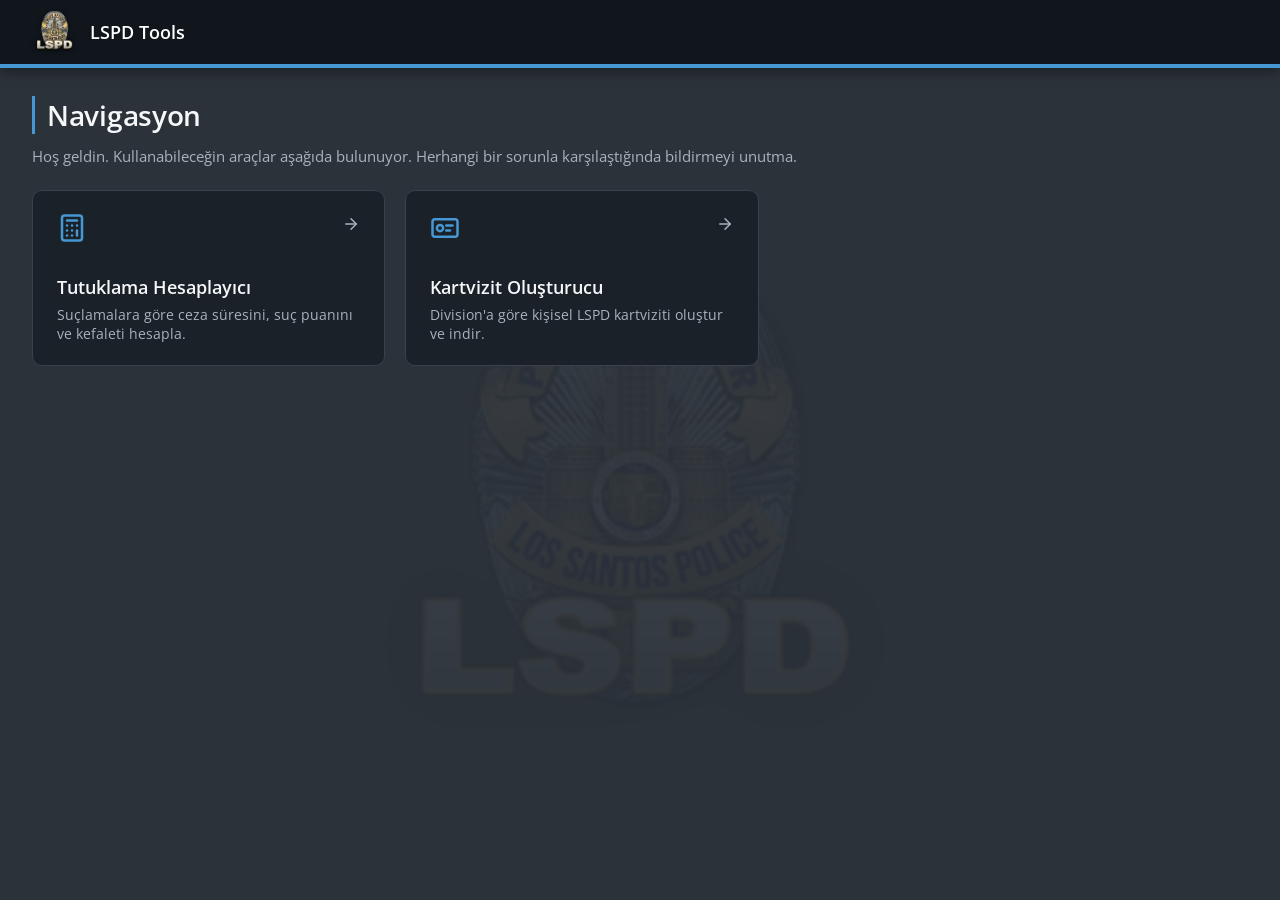
==== index.html @ a6551d65 "Navigasyon: MDC Panel tarzı kartlar ve rozet filigranı" ====
<!DOCTYPE html>
<html lang="tr">
<head>
  <meta charset="UTF-8">
  <meta name="viewport" content="width=device-width, initial-scale=1, viewport-fit=cover">
  <title>LSPD Tools</title>
  <meta name="description" content="LSPD Tools: Tutuklama Hesaplayıcı ve Kartvizit Oluşturucu.">
  <link rel="icon" href="img/lspd.webp" type="image/webp">
  <link rel="preconnect" href="https://fonts.googleapis.com">
  <link rel="preconnect" href="https://fonts.gstatic.com" crossorigin>
  <link rel="stylesheet" href="https://fonts.googleapis.com/css2?family=Open+Sans:wght@400;500;600;700&display=swap">
  <style>
    /* LSPD Tools shared theme (same tokens as the calculator and the business card maker) */
    :root {
      --background: hsl(213 14% 20%);
      --foreground: hsl(210 20% 97%);
      --card: hsl(215 22% 13%);
      --muted: hsl(214 18% 18%);
      --muted-foreground: hsl(210 14% 70%);
      --border: hsl(214 16% 26%);
      --primary: hsl(205 62% 55%);
      --header: hsl(216 26% 9%);
      --radius-card: 6px;
      color-scheme: dark;
    }
    *, *::before, *::after { box-sizing: border-box; }
    body {
      margin: 0;
      min-height: 100vh;
      font-family: 'Segoe UI', 'Open Sans', system-ui, -apple-system, sans-serif;
      background: var(--background);
      color: var(--foreground);
      -webkit-font-smoothing: antialiased;
    }

    .app-header {
      position: sticky; top: 0; z-index: 40;
      background: var(--header); color: #fff;
      border-bottom: 4px solid var(--primary);
      box-shadow: 0 4px 12px rgba(0, 0, 0, .35);
      padding-top: env(safe-area-inset-top, 0px);
    }
    .app-header-inner {
      max-width: 1400px; margin: 0 auto; height: 64px;
      display: flex; align-items: center; gap: 12px; padding: 0 32px;
    }
    .app-header a { display: flex; align-items: center; gap: 12px; color: #fff; text-decoration: none; }
    .app-header img { height: 44px; width: auto; filter: drop-shadow(0 1px 2px rgba(0, 0, 0, .5)); }
    .app-header span { font-size: 18px; font-weight: 600; }

    main { max-width: 1400px; margin: 0 auto; padding: 28px 32px; }
    .page-title {
      margin: 0 0 16px; padding-left: 12px;
      border-left: 3px solid var(--primary);
      font-size: 1.75rem; font-weight: 600; letter-spacing: -.01em;
    }

    .intro { margin: -4px 0 24px; font-size: .95rem; color: var(--muted-foreground); }
    .tools {
      display: grid;
      grid-template-columns: repeat(auto-fill, minmax(300px, 1fr));
      gap: 20px;
      max-width: 1100px;
    }
    .tool {
      position: relative;
      display: flex; flex-direction: column; justify-content: space-between;
      min-height: 176px; padding: 22px 24px;
      background: hsl(215 22% 13% / .92);
      border: 1px solid var(--border);
      border-radius: 10px;
      color: var(--foreground); text-decoration: none;
      transition: border-color .15s ease, background-color .15s ease, transform .15s ease;
      backdrop-filter: blur(2px);
    }
    .tool:hover, .tool:focus-visible {
      border-color: hsl(205 62% 55% / .7);
      background: hsl(215 22% 15% / .95);
      transform: translateY(-2px);
      outline: none;
    }
    .tool-icon { color: var(--primary); }
    .tool-icon svg { width: 30px; height: 30px; }
    .tool-arrow { position: absolute; top: 24px; right: 24px; color: var(--muted-foreground); transition: color .15s, transform .15s; }
    .tool:hover .tool-arrow { color: var(--primary); transform: translateX(3px); }
    .tool-name { display: block; font-size: 1.125rem; font-weight: 600; }
    .tool-desc { display: block; margin-top: 6px; font-size: .875rem; color: var(--muted-foreground); }

    /* Faint badge watermark behind the page, like the MDC panel */
    .watermark {
      position: fixed; left: 50%; top: 55%; z-index: 0;
      width: min(560px, 80vw); transform: translate(-50%, -50%);
      opacity: .05; pointer-events: none; user-select: none;
    }
    main { position: relative; z-index: 1; }

    @media (max-width: 640px) {
      .app-header-inner, main { padding-left: 16px; padding-right: 16px; }
      main { padding-top: 24px; }
      .tools { grid-template-columns: 1fr; }
      .tool { min-height: 150px; }
    }
  </style>
</head>
<body>
  <header class="app-header">
    <div class="app-header-inner">
      <a href="./">
        <img src="img/lspd.webp" alt="LSPD" width="46" height="44">
        <span>LSPD Tools</span>
      </a>
    </div>
  </header>

  <img class="watermark" src="img/lspd.webp" alt="" aria-hidden="true">

  <main>
    <h1 class="page-title">Navigasyon</h1>
    <p class="intro">Hoş geldin. Kullanabileceğin araçlar aşağıda bulunuyor. Herhangi bir sorunla karşılaştığında bildirmeyi unutma.</p>

    <nav class="tools" aria-label="Araçlar">
      <a class="tool" href="https://chaseyuu.github.io/arrest-calculator/">
        <span class="tool-icon" aria-hidden="true">
          <svg viewBox="0 0 24 24" fill="none" stroke="currentColor" stroke-width="2" stroke-linecap="round" stroke-linejoin="round">
            <rect x="4" y="2" width="16" height="20" rx="2"/><line x1="8" y1="6" x2="16" y2="6"/>
            <line x1="16" y1="14" x2="16" y2="18"/><path d="M16 10h.01"/><path d="M12 10h.01"/><path d="M8 10h.01"/>
            <path d="M12 14h.01"/><path d="M8 14h.01"/><path d="M12 18h.01"/><path d="M8 18h.01"/>
          </svg>
        </span>
        <span>
          <span class="tool-name">Tutuklama Hesaplayıcı</span>
          <span class="tool-desc">Suçlamalara göre ceza süresini, suç puanını ve kefaleti hesapla.</span>
        </span>
        <svg class="tool-arrow" width="18" height="18" viewBox="0 0 24 24" fill="none" stroke="currentColor" stroke-width="2" stroke-linecap="round" stroke-linejoin="round" aria-hidden="true"><path d="M5 12h14"/><path d="m12 5 7 7-7 7"/></svg>
      </a>

      <a class="tool" href="https://chaseyuu.github.io/kartvizit-olusturucu/">
        <span class="tool-icon" aria-hidden="true">
          <svg viewBox="0 0 24 24" fill="none" stroke="currentColor" stroke-width="2" stroke-linecap="round" stroke-linejoin="round">
            <rect x="2" y="5" width="20" height="14" rx="2"/><circle cx="8" cy="12" r="2.5"/>
            <path d="M13 10h5"/><path d="M13 14h3"/>
          </svg>
        </span>
        <span>
          <span class="tool-name">Kartvizit Oluşturucu</span>
          <span class="tool-desc">Division'a göre kişisel LSPD kartviziti oluştur ve indir.</span>
        </span>
        <svg class="tool-arrow" width="18" height="18" viewBox="0 0 24 24" fill="none" stroke="currentColor" stroke-width="2" stroke-linecap="round" stroke-linejoin="round" aria-hidden="true"><path d="M5 12h14"/><path d="m12 5 7 7-7 7"/></svg>
      </a>
    </nav>
  </main>
</body>
</html>
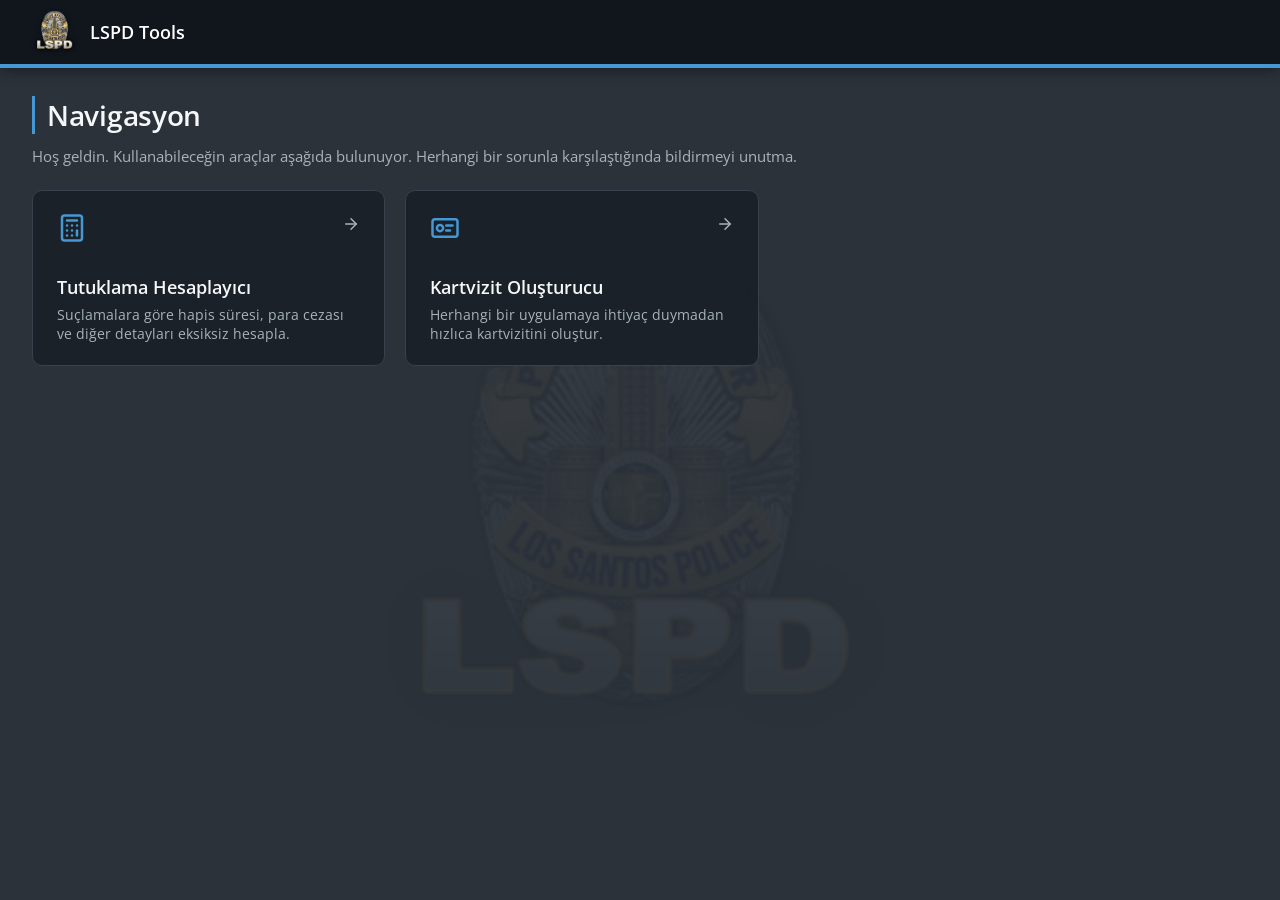
==== commit 1807dda6: "Kart açıklamaları güncellendi" ====
--- a/index.html
+++ b/index.html
@@ -129,7 +129,7 @@
         </span>
         <span>
           <span class="tool-name">Tutuklama Hesaplayıcı</span>
-          <span class="tool-desc">Suçlamalara göre ceza süresini, suç puanını ve kefaleti hesapla.</span>
+          <span class="tool-desc">Suçlamalara göre hapis süresi, para cezası ve diğer detayları eksiksiz hesapla.</span>
         </span>
         <svg class="tool-arrow" width="18" height="18" viewBox="0 0 24 24" fill="none" stroke="currentColor" stroke-width="2" stroke-linecap="round" stroke-linejoin="round" aria-hidden="true"><path d="M5 12h14"/><path d="m12 5 7 7-7 7"/></svg>
       </a>
@@ -143,7 +143,7 @@
         </span>
         <span>
           <span class="tool-name">Kartvizit Oluşturucu</span>
-          <span class="tool-desc">Division'a göre kişisel LSPD kartviziti oluştur ve indir.</span>
+          <span class="tool-desc">Herhangi bir uygulamaya ihtiyaç duymadan hızlıca kartvizitini oluştur.</span>
         </span>
         <svg class="tool-arrow" width="18" height="18" viewBox="0 0 24 24" fill="none" stroke="currentColor" stroke-width="2" stroke-linecap="round" stroke-linejoin="round" aria-hidden="true"><path d="M5 12h14"/><path d="m12 5 7 7-7 7"/></svg>
       </a>
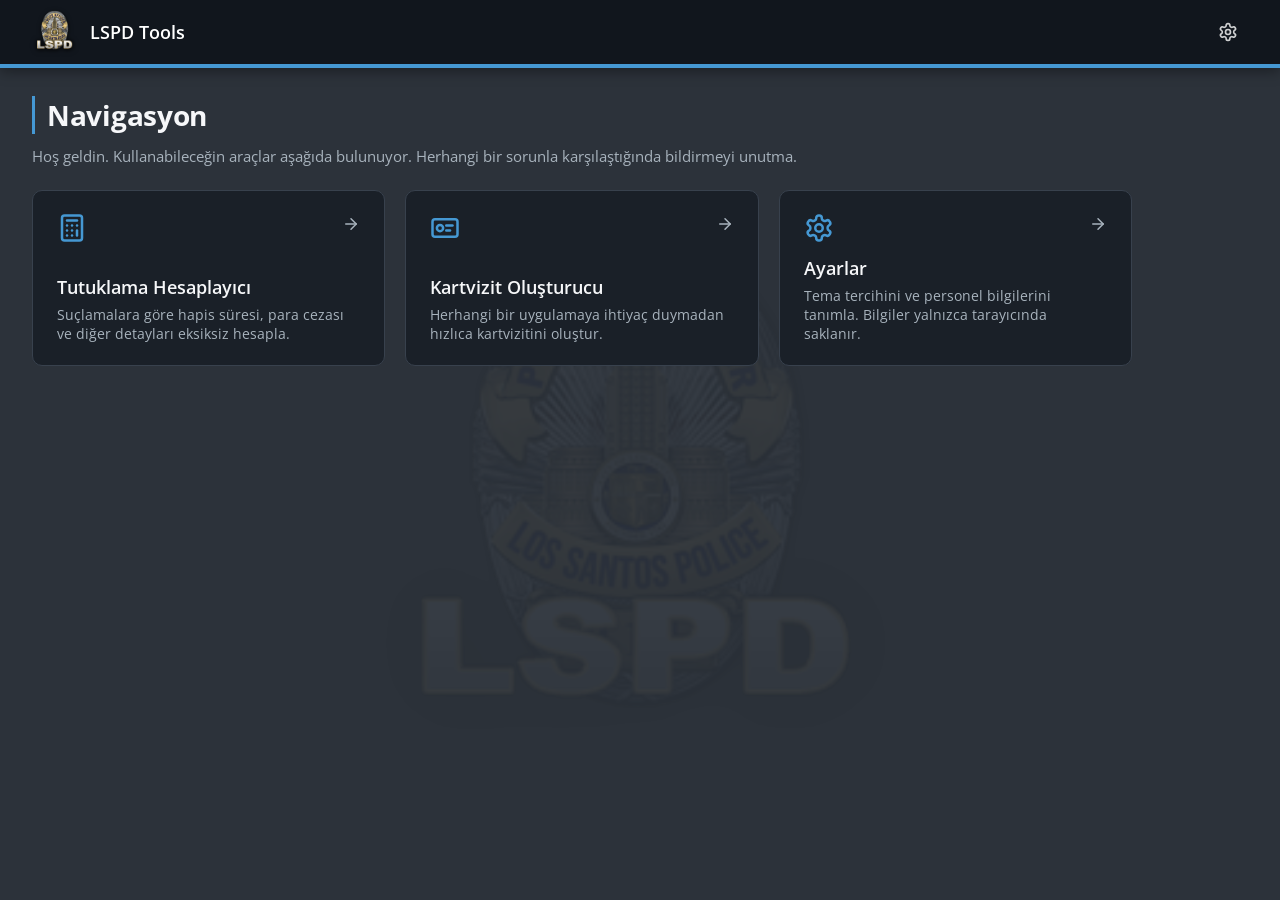
==== commit ede9fcd3: "Ayarlar sayfası: tema ve personel bilgisi (çerezde saklanır)" ====
--- a/index.html
+++ b/index.html
@@ -1,113 +1,26 @@
 <!DOCTYPE html>
-<html lang="tr">
+<html lang="tr" data-theme="dark">
 <head>
   <meta charset="UTF-8">
   <meta name="viewport" content="width=device-width, initial-scale=1, viewport-fit=cover">
   <title>LSPD Tools</title>
   <meta name="description" content="LSPD Tools: Tutuklama Hesaplayıcı ve Kartvizit Oluşturucu.">
   <link rel="icon" href="img/lspd.webp" type="image/webp">
+  <script src="assets/prefs.js"></script>
   <link rel="preconnect" href="https://fonts.googleapis.com">
   <link rel="preconnect" href="https://fonts.gstatic.com" crossorigin>
   <link rel="stylesheet" href="https://fonts.googleapis.com/css2?family=Open+Sans:wght@400;500;600;700&display=swap">
-  <style>
-    /* LSPD Tools shared theme (same tokens as the calculator and the business card maker) */
-    :root {
-      --background: hsl(213 14% 20%);
-      --foreground: hsl(210 20% 97%);
-      --card: hsl(215 22% 13%);
-      --muted: hsl(214 18% 18%);
-      --muted-foreground: hsl(210 14% 70%);
-      --border: hsl(214 16% 26%);
-      --primary: hsl(205 62% 55%);
-      --header: hsl(216 26% 9%);
-      --radius-card: 6px;
-      color-scheme: dark;
-    }
-    *, *::before, *::after { box-sizing: border-box; }
-    body {
-      margin: 0;
-      min-height: 100vh;
-      font-family: 'Segoe UI', 'Open Sans', system-ui, -apple-system, sans-serif;
-      background: var(--background);
-      color: var(--foreground);
-      -webkit-font-smoothing: antialiased;
-    }
-
-    .app-header {
-      position: sticky; top: 0; z-index: 40;
-      background: var(--header); color: #fff;
-      border-bottom: 4px solid var(--primary);
-      box-shadow: 0 4px 12px rgba(0, 0, 0, .35);
-      padding-top: env(safe-area-inset-top, 0px);
-    }
-    .app-header-inner {
-      max-width: 1400px; margin: 0 auto; height: 64px;
-      display: flex; align-items: center; gap: 12px; padding: 0 32px;
-    }
-    .app-header a { display: flex; align-items: center; gap: 12px; color: #fff; text-decoration: none; }
-    .app-header img { height: 44px; width: auto; filter: drop-shadow(0 1px 2px rgba(0, 0, 0, .5)); }
-    .app-header span { font-size: 18px; font-weight: 600; }
-
-    main { max-width: 1400px; margin: 0 auto; padding: 28px 32px; }
-    .page-title {
-      margin: 0 0 16px; padding-left: 12px;
-      border-left: 3px solid var(--primary);
-      font-size: 1.75rem; font-weight: 600; letter-spacing: -.01em;
-    }
-
-    .intro { margin: -4px 0 24px; font-size: .95rem; color: var(--muted-foreground); }
-    .tools {
-      display: grid;
-      grid-template-columns: repeat(auto-fill, minmax(300px, 1fr));
-      gap: 20px;
-      max-width: 1100px;
-    }
-    .tool {
-      position: relative;
-      display: flex; flex-direction: column; justify-content: space-between;
-      min-height: 176px; padding: 22px 24px;
-      background: hsl(215 22% 13% / .92);
-      border: 1px solid var(--border);
-      border-radius: 10px;
-      color: var(--foreground); text-decoration: none;
-      transition: border-color .15s ease, background-color .15s ease, transform .15s ease;
-      backdrop-filter: blur(2px);
-    }
-    .tool:hover, .tool:focus-visible {
-      border-color: hsl(205 62% 55% / .7);
-      background: hsl(215 22% 15% / .95);
-      transform: translateY(-2px);
-      outline: none;
-    }
-    .tool-icon { color: var(--primary); }
-    .tool-icon svg { width: 30px; height: 30px; }
-    .tool-arrow { position: absolute; top: 24px; right: 24px; color: var(--muted-foreground); transition: color .15s, transform .15s; }
-    .tool:hover .tool-arrow { color: var(--primary); transform: translateX(3px); }
-    .tool-name { display: block; font-size: 1.125rem; font-weight: 600; }
-    .tool-desc { display: block; margin-top: 6px; font-size: .875rem; color: var(--muted-foreground); }
-
-    /* Faint badge watermark behind the page, like the MDC panel */
-    .watermark {
-      position: fixed; left: 50%; top: 55%; z-index: 0;
-      width: min(560px, 80vw); transform: translate(-50%, -50%);
-      opacity: .05; pointer-events: none; user-select: none;
-    }
-    main { position: relative; z-index: 1; }
-
-    @media (max-width: 640px) {
-      .app-header-inner, main { padding-left: 16px; padding-right: 16px; }
-      main { padding-top: 24px; }
-      .tools { grid-template-columns: 1fr; }
-      .tool { min-height: 150px; }
-    }
-  </style>
+  <link rel="stylesheet" href="assets/theme.css">
 </head>
 <body>
   <header class="app-header">
     <div class="app-header-inner">
-      <a href="./">
+      <a class="brand" href="./">
         <img src="img/lspd.webp" alt="LSPD" width="46" height="44">
         <span>LSPD Tools</span>
+      </a>
+      <a class="header-link" href="settings/" title="Ayarlar" aria-label="Ayarlar">
+        <svg viewBox="0 0 24 24" fill="none" stroke="currentColor" stroke-width="2" stroke-linecap="round" stroke-linejoin="round" aria-hidden="true"><path d="M12.22 2h-.44a2 2 0 0 0-2 2v.18a2 2 0 0 1-1 1.73l-.43.25a2 2 0 0 1-2 0l-.15-.08a2 2 0 0 0-2.73.73l-.22.38a2 2 0 0 0 .73 2.73l.15.1a2 2 0 0 1 1 1.72v.51a2 2 0 0 1-1 1.74l-.15.09a2 2 0 0 0-.73 2.73l.22.38a2 2 0 0 0 2.73.73l.15-.08a2 2 0 0 1 2 0l.43.25a2 2 0 0 1 1 1.73V20a2 2 0 0 0 2 2h.44a2 2 0 0 0 2-2v-.18a2 2 0 0 1 1-1.73l.43-.25a2 2 0 0 1 2 0l.15.08a2 2 0 0 0 2.73-.73l.22-.39a2 2 0 0 0-.73-2.73l-.15-.08a2 2 0 0 1-1-1.74v-.5a2 2 0 0 1 1-1.74l.15-.09a2 2 0 0 0 .73-2.73l-.22-.38a2 2 0 0 0-2.73-.73l-.15.08a2 2 0 0 1-2 0l-.43-.25a2 2 0 0 1-1-1.73V4a2 2 0 0 0-2-2z"/><circle cx="12" cy="12" r="3"/></svg>
       </a>
     </div>
   </header>
@@ -147,6 +60,17 @@
         </span>
         <svg class="tool-arrow" width="18" height="18" viewBox="0 0 24 24" fill="none" stroke="currentColor" stroke-width="2" stroke-linecap="round" stroke-linejoin="round" aria-hidden="true"><path d="M5 12h14"/><path d="m12 5 7 7-7 7"/></svg>
       </a>
+
+      <a class="tool" href="settings/">
+        <span class="tool-icon" aria-hidden="true">
+          <svg viewBox="0 0 24 24" fill="none" stroke="currentColor" stroke-width="2" stroke-linecap="round" stroke-linejoin="round"><path d="M12.22 2h-.44a2 2 0 0 0-2 2v.18a2 2 0 0 1-1 1.73l-.43.25a2 2 0 0 1-2 0l-.15-.08a2 2 0 0 0-2.73.73l-.22.38a2 2 0 0 0 .73 2.73l.15.1a2 2 0 0 1 1 1.72v.51a2 2 0 0 1-1 1.74l-.15.09a2 2 0 0 0-.73 2.73l.22.38a2 2 0 0 0 2.73.73l.15-.08a2 2 0 0 1 2 0l.43.25a2 2 0 0 1 1 1.73V20a2 2 0 0 0 2 2h.44a2 2 0 0 0 2-2v-.18a2 2 0 0 1 1-1.73l.43-.25a2 2 0 0 1 2 0l.15.08a2 2 0 0 0 2.73-.73l.22-.39a2 2 0 0 0-.73-2.73l-.15-.08a2 2 0 0 1-1-1.74v-.5a2 2 0 0 1 1-1.74l.15-.09a2 2 0 0 0 .73-2.73l-.22-.38a2 2 0 0 0-2.73-.73l-.15.08a2 2 0 0 1-2 0l-.43-.25a2 2 0 0 1-1-1.73V4a2 2 0 0 0-2-2z"/><circle cx="12" cy="12" r="3"/></svg>
+        </span>
+        <span>
+          <span class="tool-name">Ayarlar</span>
+          <span class="tool-desc">Tema tercihini ve personel bilgilerini tanımla. Bilgiler yalnızca tarayıcında saklanır.</span>
+        </span>
+        <svg class="tool-arrow" width="18" height="18" viewBox="0 0 24 24" fill="none" stroke="currentColor" stroke-width="2" stroke-linecap="round" stroke-linejoin="round" aria-hidden="true"><path d="M5 12h14"/><path d="m12 5 7 7-7 7"/></svg>
+      </a>
     </nav>
   </main>
 </body>
--- a/assets/theme.css
+++ b/assets/theme.css
@@ -0,0 +1,211 @@
+/* LSPD Tools shared theme (same tokens as the arrest calculator and the business card maker). */
+:root {
+  --background: hsl(213 14% 20%);
+  --foreground: hsl(210 20% 97%);
+  --card: hsl(215 22% 13%);
+  --card-hover: hsl(215 22% 15%);
+  --muted: hsl(214 18% 18%);
+  --muted-foreground: hsl(210 14% 70%);
+  --border: hsl(214 16% 26%);
+  --input: hsl(214 16% 30%);
+  --field: hsl(213 14% 20%);
+  --primary: hsl(205 62% 55%);
+  --primary-hover: hsl(205 62% 48%);
+  --header: hsl(216 26% 9%);
+  --destructive: hsl(0 72% 50%);
+  --success: hsl(142 60% 45%);
+  --radius: 6px;
+  --radius-card: 10px;
+  --watermark-opacity: .05;
+  color-scheme: dark;
+}
+html[data-theme="light"] {
+  --background: hsl(210 14% 91%);
+  --foreground: hsl(215 28% 13%);
+  --card: hsl(0 0% 100% / .94);
+  --card-hover: hsl(0 0% 100%);
+  --muted: hsl(210 16% 94%);
+  --muted-foreground: hsl(215 12% 40%);
+  --border: hsl(210 14% 82%);
+  --input: hsl(210 14% 78%);
+  --field: hsl(0 0% 100%);
+  --primary: hsl(205 62% 44%);
+  --primary-hover: hsl(205 62% 38%);
+  --watermark-opacity: .07;
+  color-scheme: light;
+}
+
+*, *::before, *::after { box-sizing: border-box; }
+body {
+  margin: 0;
+  min-height: 100vh;
+  font-family: 'Segoe UI', 'Open Sans', system-ui, -apple-system, sans-serif;
+  background: var(--background);
+  color: var(--foreground);
+  -webkit-font-smoothing: antialiased;
+}
+
+/* Header bar */
+.app-header {
+  position: sticky; top: 0; z-index: 40;
+  background: var(--header); color: #fff;
+  border-bottom: 4px solid var(--primary);
+  box-shadow: 0 4px 12px rgba(0, 0, 0, .35);
+  padding-top: env(safe-area-inset-top, 0px);
+}
+.app-header-inner {
+  max-width: 1400px; margin: 0 auto; height: 64px;
+  display: flex; align-items: center; justify-content: space-between; gap: 12px; padding: 0 32px;
+}
+.app-header .brand { display: flex; align-items: center; gap: 12px; color: #fff; text-decoration: none; }
+.app-header .brand img { height: 44px; width: auto; filter: drop-shadow(0 1px 2px rgba(0, 0, 0, .5)); }
+.app-header .brand span { font-size: 18px; font-weight: 600; }
+.header-link {
+  display: inline-flex; align-items: center; justify-content: center;
+  width: 40px; height: 40px; border-radius: var(--radius);
+  color: rgba(255, 255, 255, .8); text-decoration: none;
+  transition: background-color .15s, color .15s;
+}
+.header-link:hover, .header-link[aria-current="page"] { background: rgba(255, 255, 255, .1); color: #fff; }
+.header-link svg { width: 20px; height: 20px; }
+
+/* Page */
+main { position: relative; z-index: 1; max-width: 1400px; margin: 0 auto; padding: 28px 32px; }
+.page-title {
+  margin: 0 0 16px; padding-left: 12px;
+  border-left: 3px solid var(--primary);
+  font-size: 1.75rem; font-weight: 700; letter-spacing: -.01em;
+}
+.intro { margin: -4px 0 24px; font-size: .95rem; color: var(--muted-foreground); }
+
+/* Faint badge watermark behind the page */
+.watermark {
+  position: fixed; left: 50%; top: 55%; z-index: 0;
+  width: min(560px, 80vw); transform: translate(-50%, -50%);
+  opacity: var(--watermark-opacity); pointer-events: none; user-select: none;
+}
+
+/* Tool tiles (dashboard) */
+.tools {
+  display: grid;
+  grid-template-columns: repeat(auto-fill, minmax(300px, 1fr));
+  gap: 20px;
+  max-width: 1100px;
+}
+.tool {
+  position: relative;
+  display: flex; flex-direction: column; justify-content: space-between;
+  min-height: 176px; padding: 22px 24px;
+  background: var(--card);
+  border: 1px solid var(--border);
+  border-radius: var(--radius-card);
+  color: var(--foreground); text-decoration: none;
+  transition: border-color .15s ease, background-color .15s ease, transform .15s ease;
+  backdrop-filter: blur(2px);
+}
+.tool:hover, .tool:focus-visible {
+  border-color: color-mix(in srgb, var(--primary) 70%, transparent);
+  background: var(--card-hover);
+  transform: translateY(-2px);
+  outline: none;
+}
+.tool-icon { color: var(--primary); }
+.tool-icon svg { width: 30px; height: 30px; }
+.tool-arrow { position: absolute; top: 24px; right: 24px; color: var(--muted-foreground); transition: color .15s, transform .15s; }
+.tool:hover .tool-arrow { color: var(--primary); transform: translateX(3px); }
+.tool-name { display: block; font-size: 1.125rem; font-weight: 600; }
+.tool-desc { display: block; margin-top: 6px; font-size: .875rem; color: var(--muted-foreground); }
+
+/* Settings panels */
+.panel {
+  max-width: 1100px; margin-bottom: 20px; padding: 24px;
+  background: var(--card);
+  border: 1px solid var(--border);
+  border-top: 4px solid var(--primary);
+  border-radius: var(--radius-card);
+  box-shadow: 0 4px 12px rgba(0, 0, 0, .2);
+}
+.panel h2 { margin: 0; font-size: 1.25rem; font-weight: 600; }
+.panel .panel-desc { margin: 4px 0 20px; font-size: .875rem; color: var(--muted-foreground); }
+
+.field-grid { display: grid; grid-template-columns: repeat(2, minmax(0, 1fr)); gap: 16px 24px; }
+.field label { display: block; margin-bottom: 8px; font-size: .875rem; font-weight: 600; }
+.input-wrap { position: relative; }
+.input-wrap > svg {
+  position: absolute; left: 11px; top: 50%; transform: translateY(-50%);
+  width: 16px; height: 16px; color: var(--muted-foreground); pointer-events: none;
+}
+.input, .select-trigger {
+  width: 100%; height: 40px; padding: 0 12px 0 36px;
+  background: var(--field); color: var(--foreground);
+  border: 1px solid var(--input); border-radius: var(--radius);
+  font: inherit; font-size: .875rem; outline: none;
+  transition: border-color .15s, box-shadow .15s;
+}
+.input::placeholder { color: var(--muted-foreground); }
+.input:focus, .select-trigger:focus-visible, .select.open .select-trigger {
+  border-color: var(--primary);
+  box-shadow: 0 0 0 2px color-mix(in srgb, var(--primary) 35%, transparent);
+}
+
+/* Custom select with a rounded list */
+.select { position: relative; }
+.select-trigger { display: flex; align-items: center; justify-content: space-between; text-align: left; cursor: pointer; }
+.select-trigger .placeholder { color: var(--muted-foreground); }
+.select-trigger .chevron { width: 16px; height: 16px; opacity: .6; flex: none; transition: transform .15s; }
+.select.open .select-trigger .chevron { transform: rotate(180deg); }
+.select-list {
+  position: absolute; left: 0; right: 0; top: calc(100% + 6px); z-index: 30;
+  margin: 0; padding: 4px; list-style: none;
+  background: var(--card-hover); border: 1px solid var(--border); border-radius: 8px;
+  box-shadow: 0 10px 24px rgba(0, 0, 0, .35);
+  display: none; max-height: 260px; overflow-y: auto;
+}
+html[data-theme="light"] .select-list { background: #fff; box-shadow: 0 10px 24px rgba(15, 23, 42, .15); }
+.select.open .select-list { display: block; }
+.select-list li {
+  display: flex; align-items: center; gap: 8px;
+  padding: 8px 10px; border-radius: 6px; font-size: .875rem; cursor: pointer;
+}
+.select-list li:hover, .select-list li.active { background: color-mix(in srgb, var(--primary) 18%, transparent); }
+.select-list li .check { width: 16px; height: 16px; color: var(--primary); visibility: hidden; flex: none; }
+.select-list li[aria-selected="true"] .check { visibility: visible; }
+
+/* Theme choice */
+.segmented { display: inline-flex; gap: 8px; flex-wrap: wrap; }
+.segmented button {
+  display: inline-flex; align-items: center; gap: 8px;
+  height: 40px; padding: 0 16px;
+  background: var(--field); color: var(--foreground);
+  border: 1px solid var(--input); border-radius: var(--radius);
+  font: inherit; font-size: .875rem; cursor: pointer;
+  transition: border-color .15s, background-color .15s;
+}
+.segmented button svg { width: 16px; height: 16px; }
+.segmented button:hover { border-color: var(--primary); }
+.segmented button[aria-pressed="true"] { border-color: var(--primary); background: color-mix(in srgb, var(--primary) 18%, transparent); }
+
+/* Buttons and status */
+.actions { display: flex; align-items: center; gap: 12px; flex-wrap: wrap; margin-top: 20px; }
+.btn {
+  display: inline-flex; align-items: center; gap: 8px;
+  height: 40px; padding: 0 16px; border-radius: var(--radius);
+  font: inherit; font-size: .875rem; font-weight: 500; cursor: pointer;
+  border: 1px solid var(--input); background: var(--field); color: var(--foreground);
+  transition: background-color .15s, border-color .15s;
+}
+.btn svg { width: 16px; height: 16px; }
+.btn-primary { background: var(--primary); border-color: var(--primary); color: #fff; }
+.btn-primary:hover { background: var(--primary-hover); border-color: var(--primary-hover); }
+.btn-danger { background: transparent; border-color: hsl(0 60% 45%); color: hsl(0 75% 62%); }
+.btn-danger:hover { background: hsl(0 60% 45% / .12); }
+.status { font-size: .8125rem; color: var(--success); opacity: 0; transition: opacity .2s; }
+.status.show { opacity: 1; }
+.note { margin-top: 16px; font-size: .8125rem; color: var(--muted-foreground); }
+
+@media (max-width: 720px) {
+  .app-header-inner, main { padding-left: 16px; padding-right: 16px; }
+  main { padding-top: 24px; }
+  .tools, .field-grid { grid-template-columns: 1fr; }
+  .tool { min-height: 150px; }
+}
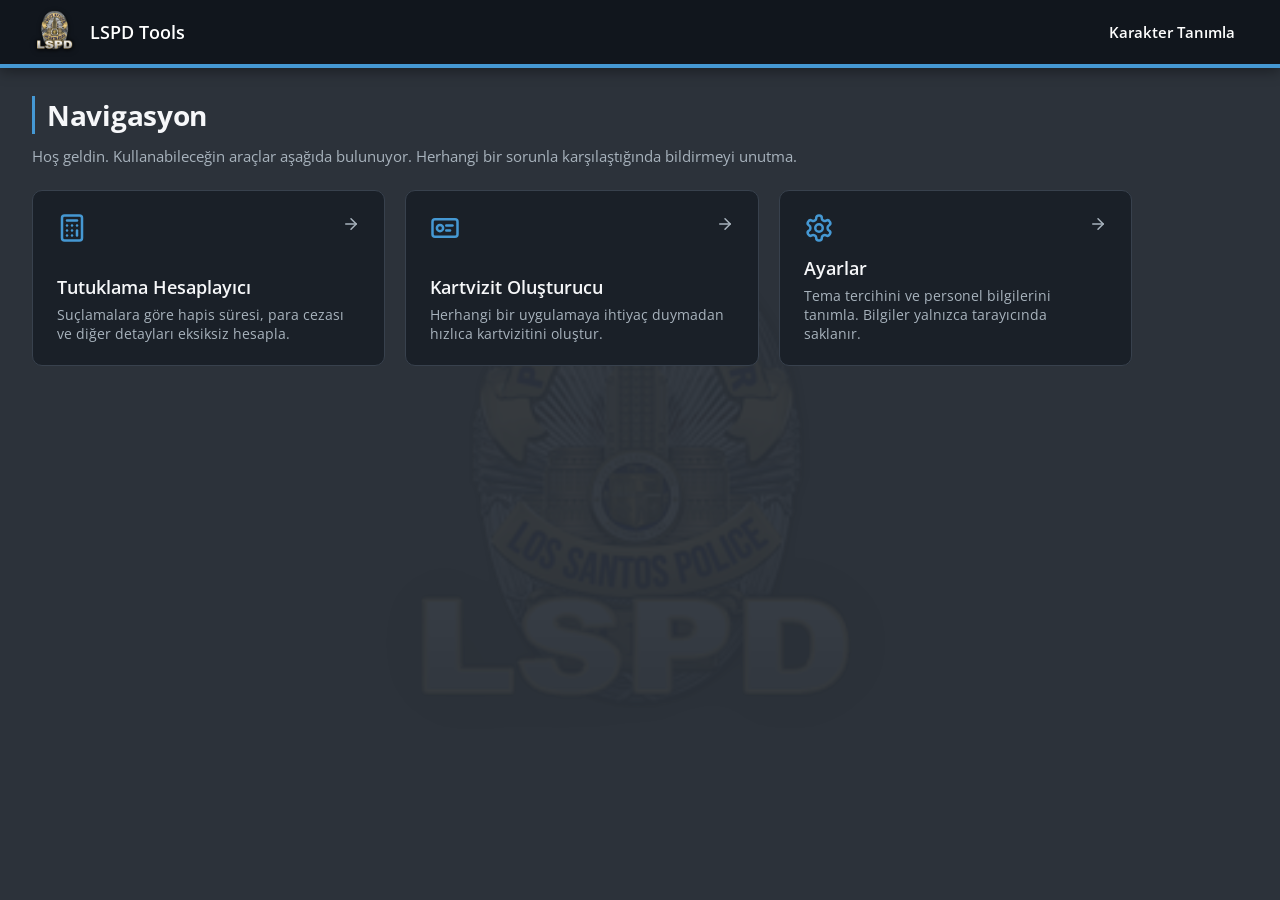
==== commit 42bb10b3: "Sağ üste karakter seçici ve Alt Karakter desteği eklendi" ====
--- a/index.html
+++ b/index.html
@@ -11,6 +11,7 @@
   <link rel="preconnect" href="https://fonts.gstatic.com" crossorigin>
   <link rel="stylesheet" href="https://fonts.googleapis.com/css2?family=Open+Sans:wght@400;500;600;700&display=swap">
   <link rel="stylesheet" href="assets/theme.css">
+  <script src="assets/character-switcher.js" defer></script>
 </head>
 <body>
   <header class="app-header">
@@ -19,9 +20,7 @@
         <img src="img/lspd.webp" alt="LSPD" width="46" height="44">
         <span>LSPD Tools</span>
       </a>
-      <a class="header-link" href="settings/" title="Ayarlar" aria-label="Ayarlar">
-        <svg viewBox="0 0 24 24" fill="none" stroke="currentColor" stroke-width="2" stroke-linecap="round" stroke-linejoin="round" aria-hidden="true"><path d="M12.22 2h-.44a2 2 0 0 0-2 2v.18a2 2 0 0 1-1 1.73l-.43.25a2 2 0 0 1-2 0l-.15-.08a2 2 0 0 0-2.73.73l-.22.38a2 2 0 0 0 .73 2.73l.15.1a2 2 0 0 1 1 1.72v.51a2 2 0 0 1-1 1.74l-.15.09a2 2 0 0 0-.73 2.73l.22.38a2 2 0 0 0 2.73.73l.15-.08a2 2 0 0 1 2 0l.43.25a2 2 0 0 1 1 1.73V20a2 2 0 0 0 2 2h.44a2 2 0 0 0 2-2v-.18a2 2 0 0 1 1-1.73l.43-.25a2 2 0 0 1 2 0l.15.08a2 2 0 0 0 2.73-.73l.22-.39a2 2 0 0 0-.73-2.73l-.15-.08a2 2 0 0 1-1-1.74v-.5a2 2 0 0 1 1-1.74l.15-.09a2 2 0 0 0 .73-2.73l-.22-.38a2 2 0 0 0-2.73-.73l-.15.08a2 2 0 0 1-2 0l-.43-.25a2 2 0 0 1-1-1.73V4a2 2 0 0 0-2-2z"/><circle cx="12" cy="12" r="3"/></svg>
-      </a>
+      <div class="char-switcher" data-settings-url="settings/"></div>
     </div>
   </header>
 
--- a/assets/theme.css
+++ b/assets/theme.css
@@ -209,3 +209,58 @@
   .tools, .field-grid { grid-template-columns: 1fr; }
   .tool { min-height: 150px; }
 }
+
+/* Header character switcher */
+.char-switcher { position: relative; }
+.char-trigger {
+  display: inline-flex; align-items: center; gap: 6px;
+  height: 38px; padding: 0 12px; border-radius: var(--radius);
+  background: transparent; border: 1px solid transparent; color: #fff;
+  font: inherit; font-size: .9375rem; font-weight: 600; cursor: pointer; text-decoration: none;
+  transition: background-color .15s, border-color .15s;
+}
+.char-trigger:hover, .char-switcher.open .char-trigger { background: rgba(255, 255, 255, .08); border-color: rgba(255, 255, 255, .12); }
+.char-trigger .chevron { width: 16px; height: 16px; opacity: .7; transition: transform .15s; }
+.char-switcher.open .char-trigger .chevron { transform: rotate(180deg); }
+.char-menu {
+  position: absolute; right: 0; top: calc(100% + 8px); z-index: 50; min-width: 240px;
+  display: none; padding: 4px;
+  background: var(--card-hover); color: var(--foreground);
+  border: 1px solid var(--border); border-radius: 8px;
+  box-shadow: 0 10px 24px rgba(0, 0, 0, .35);
+}
+html[data-theme="light"] .char-menu { background: #fff; box-shadow: 0 10px 24px rgba(15, 23, 42, .15); }
+.char-switcher.open .char-menu { display: block; }
+.char-menu ul { margin: 0; padding: 0; list-style: none; }
+.char-menu li {
+  display: flex; align-items: center; gap: 8px;
+  padding: 8px 10px; border-radius: 6px; cursor: pointer;
+}
+.char-menu li:hover { background: color-mix(in srgb, var(--primary) 18%, transparent); }
+.char-menu li .check { width: 16px; height: 16px; flex: none; color: var(--primary); visibility: hidden; }
+.char-menu li[aria-selected="true"] .check { visibility: visible; }
+.char-item { display: flex; flex-direction: column; }
+.char-name { font-size: .875rem; font-weight: 600; }
+.char-sub { font-size: .75rem; color: var(--muted-foreground); }
+.char-edit {
+  display: flex; align-items: center; gap: 8px;
+  margin-top: 4px; padding: 8px 10px; border-top: 1px solid var(--border);
+  font-size: .8125rem; color: var(--muted-foreground); text-decoration: none; border-radius: 0 0 6px 6px;
+}
+.char-edit:hover { color: var(--foreground); }
+.char-edit svg { width: 14px; height: 14px; }
+
+/* Settings: character blocks */
+.char-block + .char-block { margin-top: 24px; padding-top: 24px; border-top: 1px solid var(--border); }
+.char-block-head { display: flex; align-items: center; gap: 10px; margin-bottom: 14px; }
+.char-block-head h3 { margin: 0; font-size: 1rem; font-weight: 600; }
+.badge-active {
+  display: none; padding: 2px 8px; border-radius: 999px; font-size: .75rem; font-weight: 600;
+  background: color-mix(in srgb, var(--primary) 20%, transparent); color: var(--primary);
+}
+.char-block.is-active .badge-active { display: inline-block; }
+.char-block-head .btn-link {
+  margin-left: auto; background: none; border: 0; padding: 0; font: inherit; font-size: .8125rem;
+  color: hsl(0 75% 62%); cursor: pointer;
+}
+.char-block-head .btn-link:hover { text-decoration: underline; }
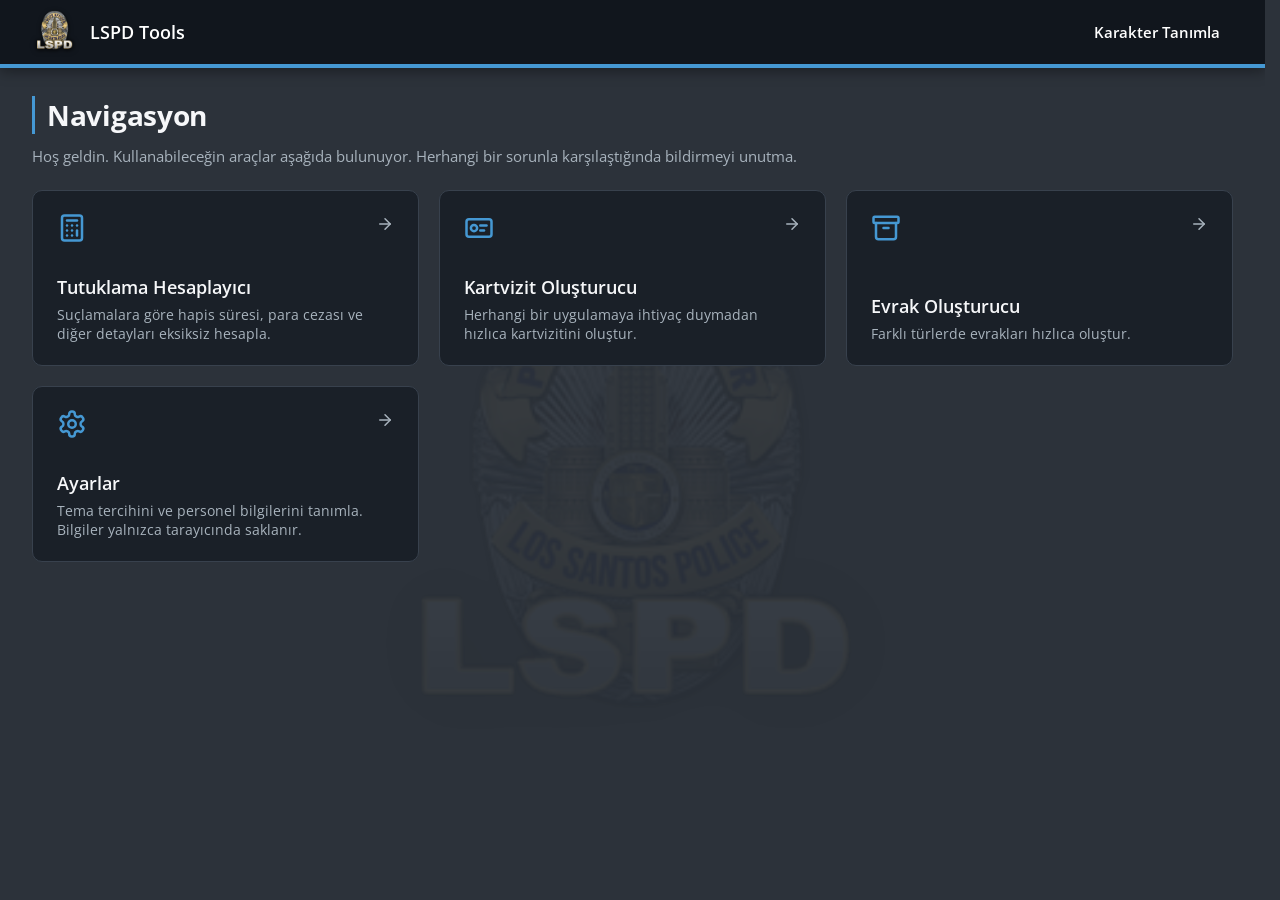
==== commit 8f9a31d0: "Ana sayfaya Evrak Oluşturucu eklendi" ====
--- a/index.html
+++ b/index.html
@@ -4,7 +4,7 @@
   <meta charset="UTF-8">
   <meta name="viewport" content="width=device-width, initial-scale=1, viewport-fit=cover">
   <title>LSPD Tools</title>
-  <meta name="description" content="LSPD Tools: Tutuklama Hesaplayıcı ve Kartvizit Oluşturucu.">
+  <meta name="description" content="LSPD Tools: Tutuklama Hesaplayıcı, Kartvizit Oluşturucu ve Evrak Oluşturucu.">
   <link rel="icon" href="img/lspd.webp" type="image/webp">
   <script src="assets/prefs.js"></script>
   <link rel="preconnect" href="https://fonts.googleapis.com">
@@ -60,6 +60,17 @@
         <svg class="tool-arrow" width="18" height="18" viewBox="0 0 24 24" fill="none" stroke="currentColor" stroke-width="2" stroke-linecap="round" stroke-linejoin="round" aria-hidden="true"><path d="M5 12h14"/><path d="m12 5 7 7-7 7"/></svg>
       </a>
 
+      <a class="tool" href="https://chaseyuu.github.io/lspd-paperwork-generator/">
+        <span class="tool-icon" aria-hidden="true">
+          <svg viewBox="0 0 24 24" fill="none" stroke="currentColor" stroke-width="2" stroke-linecap="round" stroke-linejoin="round"><rect width="20" height="5" x="2" y="3" rx="1"/><path d="M4 8v11a2 2 0 0 0 2 2h12a2 2 0 0 0 2-2V8"/><path d="M10 12h4"/></svg>
+        </span>
+        <span>
+          <span class="tool-name">Evrak Oluşturucu</span>
+          <span class="tool-desc">Farklı türlerde evrakları hızlıca oluştur.</span>
+        </span>
+        <svg class="tool-arrow" width="18" height="18" viewBox="0 0 24 24" fill="none" stroke="currentColor" stroke-width="2" stroke-linecap="round" stroke-linejoin="round" aria-hidden="true"><path d="M5 12h14"/><path d="m12 5 7 7-7 7"/></svg>
+      </a>
+
       <a class="tool" href="settings/">
         <span class="tool-icon" aria-hidden="true">
           <svg viewBox="0 0 24 24" fill="none" stroke="currentColor" stroke-width="2" stroke-linecap="round" stroke-linejoin="round"><path d="M12.22 2h-.44a2 2 0 0 0-2 2v.18a2 2 0 0 1-1 1.73l-.43.25a2 2 0 0 1-2 0l-.15-.08a2 2 0 0 0-2.73.73l-.22.38a2 2 0 0 0 .73 2.73l.15.1a2 2 0 0 1 1 1.72v.51a2 2 0 0 1-1 1.74l-.15.09a2 2 0 0 0-.73 2.73l.22.38a2 2 0 0 0 2.73.73l.15-.08a2 2 0 0 1 2 0l.43.25a2 2 0 0 1 1 1.73V20a2 2 0 0 0 2 2h.44a2 2 0 0 0 2-2v-.18a2 2 0 0 1 1-1.73l.43-.25a2 2 0 0 1 2 0l.15.08a2 2 0 0 0 2.73-.73l.22-.39a2 2 0 0 0-.73-2.73l-.15-.08a2 2 0 0 1-1-1.74v-.5a2 2 0 0 1 1-1.74l.15-.09a2 2 0 0 0 .73-2.73l-.22-.38a2 2 0 0 0-2.73-.73l-.15.08a2 2 0 0 1-2 0l-.43-.25a2 2 0 0 1-1-1.73V4a2 2 0 0 0-2-2z"/><circle cx="12" cy="12" r="3"/></svg>
--- a/assets/theme.css
+++ b/assets/theme.css
@@ -36,9 +36,11 @@
 }
 
 *, *::before, *::after { box-sizing: border-box; }
+/* Always reserve the scrollbar space so the header sits in the same place on every page. */
+html { scrollbar-gutter: stable; }
 body {
   margin: 0;
-  min-height: 100vh;
+  min-height: calc(100vh / var(--page-zoom, 1));
   font-family: 'Segoe UI', 'Open Sans', system-ui, -apple-system, sans-serif;
   background: var(--background);
   color: var(--foreground);
@@ -88,10 +90,13 @@
 /* Tool tiles (dashboard) */
 .tools {
   display: grid;
-  grid-template-columns: repeat(auto-fill, minmax(300px, 1fr));
+  grid-template-columns: repeat(auto-fit, minmax(300px, 1fr));
   gap: 20px;
-  max-width: 1100px;
-}
+}
+.tools.cols-3 { grid-template-columns: repeat(3, minmax(0, 1fr)); }
+@media (max-width: 1100px) { .tools.cols-3 { grid-template-columns: repeat(2, minmax(0, 1fr)); } }
+.section-title { margin: 32px 0 16px; font-size: 1.375rem; font-weight: 700; }
+.tool-icon[style*="--icon"] { color: var(--icon); }
 .tool {
   position: relative;
   display: flex; flex-direction: column; justify-content: space-between;
@@ -118,7 +123,7 @@
 
 /* Settings panels */
 .panel {
-  max-width: 1100px; margin-bottom: 20px; padding: 24px;
+  margin-bottom: 20px; padding: 24px;
   background: var(--card);
   border: 1px solid var(--border);
   border-top: 4px solid var(--primary);
@@ -206,7 +211,7 @@
 @media (max-width: 720px) {
   .app-header-inner, main { padding-left: 16px; padding-right: 16px; }
   main { padding-top: 24px; }
-  .tools, .field-grid { grid-template-columns: 1fr; }
+  .tools, .tools.cols-3, .field-grid { grid-template-columns: 1fr; }
   .tool { min-height: 150px; }
 }
 
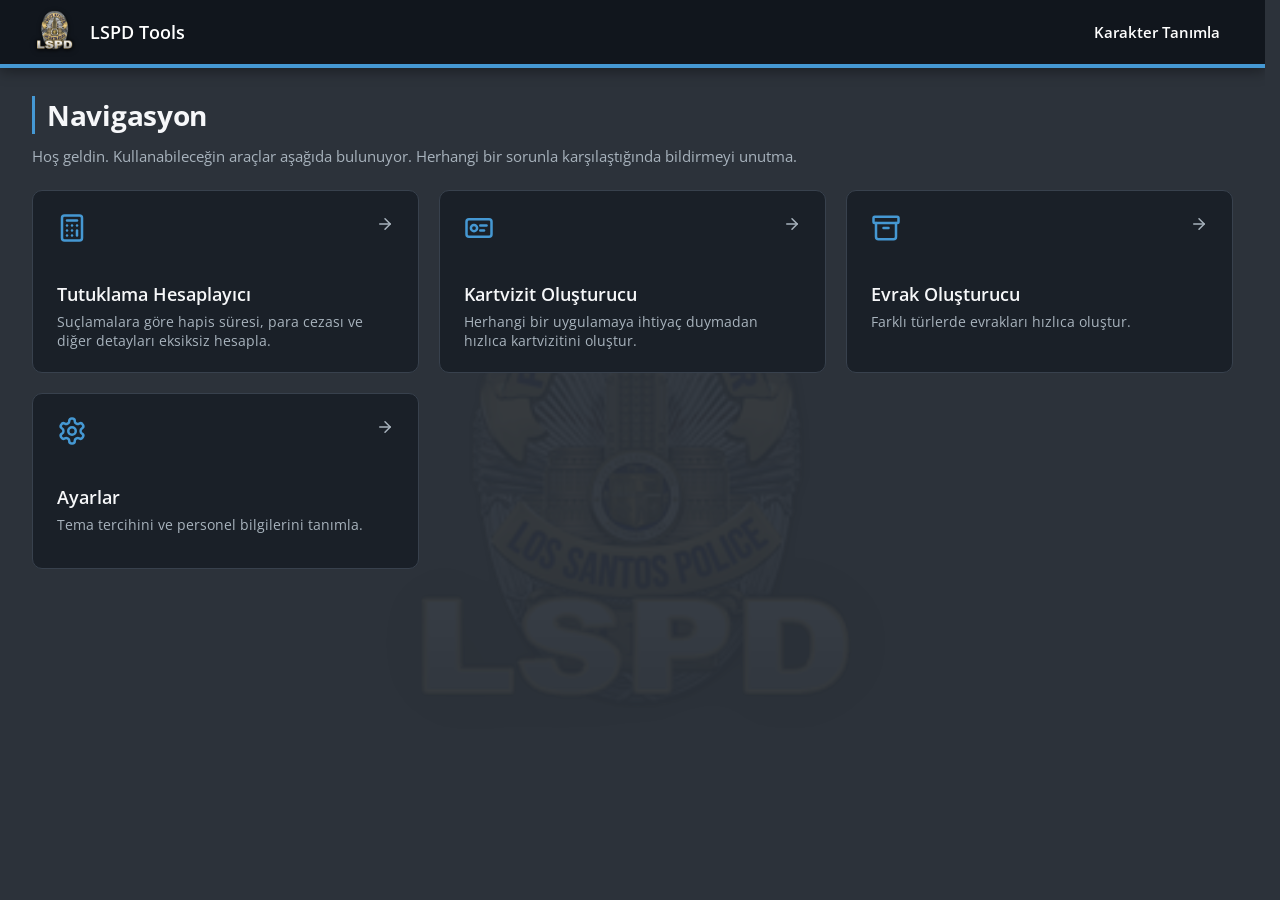
==== commit 33dc56da: "Kutucuk başlıkları aynı hizaya getirildi, Ayarlar açıklaması kısaltıldı" ====
--- a/index.html
+++ b/index.html
@@ -77,7 +77,7 @@
         </span>
         <span>
           <span class="tool-name">Ayarlar</span>
-          <span class="tool-desc">Tema tercihini ve personel bilgilerini tanımla. Bilgiler yalnızca tarayıcında saklanır.</span>
+          <span class="tool-desc">Tema tercihini ve personel bilgilerini tanımla.</span>
         </span>
         <svg class="tool-arrow" width="18" height="18" viewBox="0 0 24 24" fill="none" stroke="currentColor" stroke-width="2" stroke-linecap="round" stroke-linejoin="round" aria-hidden="true"><path d="M5 12h14"/><path d="m12 5 7 7-7 7"/></svg>
       </a>
--- a/assets/theme.css
+++ b/assets/theme.css
@@ -99,7 +99,7 @@
 .tool-icon[style*="--icon"] { color: var(--icon); }
 .tool {
   position: relative;
-  display: flex; flex-direction: column; justify-content: space-between;
+  display: flex; flex-direction: column; justify-content: flex-start;
   min-height: 176px; padding: 22px 24px;
   background: var(--card);
   border: 1px solid var(--border);
@@ -115,6 +115,8 @@
   outline: none;
 }
 .tool-icon { color: var(--primary); }
+/* Title starts at the same height on every tile, whatever the description length. */
+.tool > span:not(.tool-icon) { margin-top: 34px; }
 .tool-icon svg { width: 30px; height: 30px; }
 .tool-arrow { position: absolute; top: 24px; right: 24px; color: var(--muted-foreground); transition: color .15s, transform .15s; }
 .tool:hover .tool-arrow { color: var(--primary); transform: translateX(3px); }
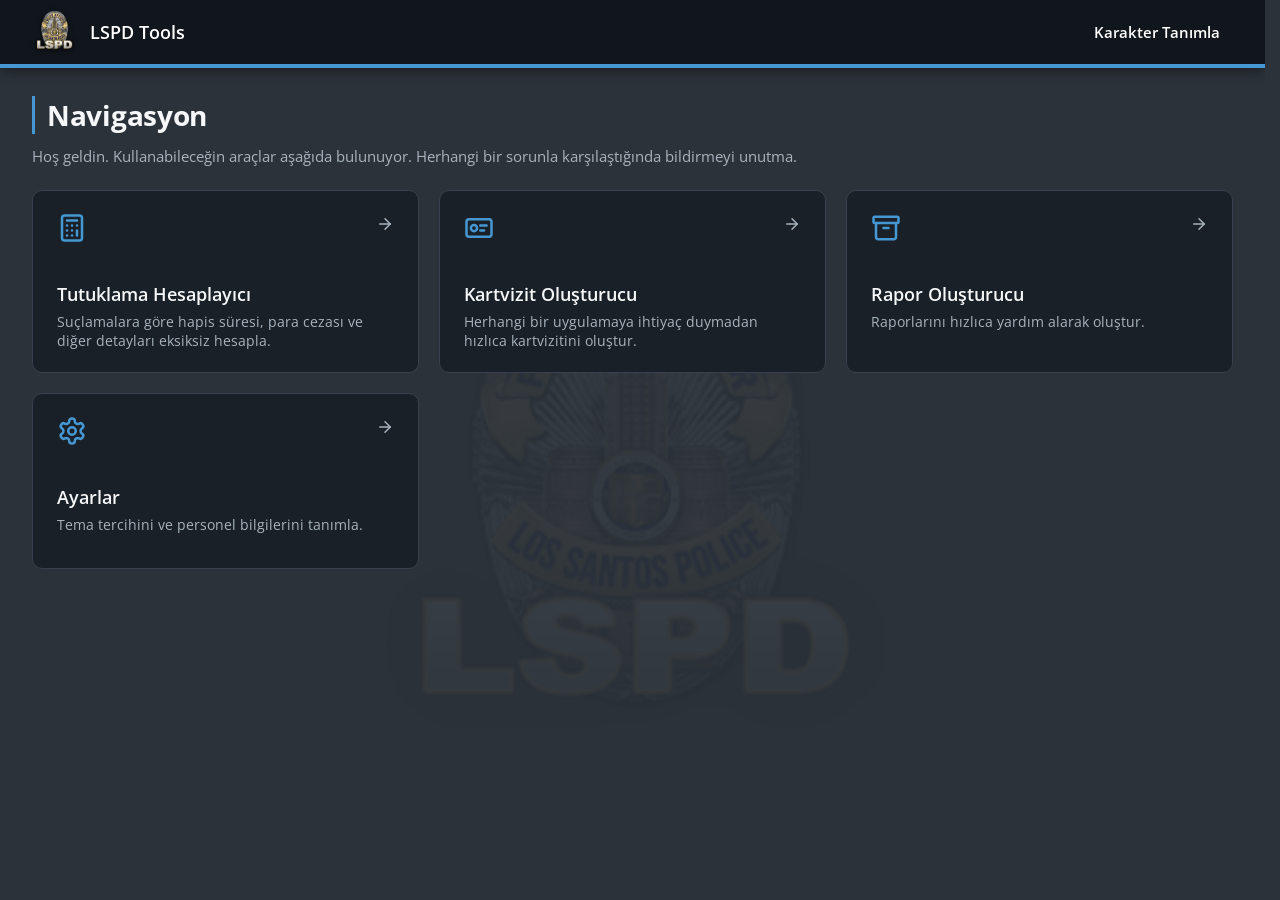
==== commit 0e515baa: "Evrak Oluşturucu adı Rapor Oluşturucu olarak değiştirildi" ====
--- a/index.html
+++ b/index.html
@@ -4,7 +4,7 @@
   <meta charset="UTF-8">
   <meta name="viewport" content="width=device-width, initial-scale=1, viewport-fit=cover">
   <title>LSPD Tools</title>
-  <meta name="description" content="LSPD Tools: Tutuklama Hesaplayıcı, Kartvizit Oluşturucu ve Evrak Oluşturucu.">
+  <meta name="description" content="LSPD Tools: Tutuklama Hesaplayıcı, Kartvizit Oluşturucu ve Rapor Oluşturucu.">
   <link rel="icon" href="img/lspd.webp" type="image/webp">
   <script src="assets/prefs.js"></script>
   <link rel="preconnect" href="https://fonts.googleapis.com">
@@ -65,8 +65,8 @@
           <svg viewBox="0 0 24 24" fill="none" stroke="currentColor" stroke-width="2" stroke-linecap="round" stroke-linejoin="round"><rect width="20" height="5" x="2" y="3" rx="1"/><path d="M4 8v11a2 2 0 0 0 2 2h12a2 2 0 0 0 2-2V8"/><path d="M10 12h4"/></svg>
         </span>
         <span>
-          <span class="tool-name">Evrak Oluşturucu</span>
-          <span class="tool-desc">Farklı türlerde evrakları hızlıca oluştur.</span>
+          <span class="tool-name">Rapor Oluşturucu</span>
+          <span class="tool-desc">Raporlarını hızlıca yardım alarak oluştur.</span>
         </span>
         <svg class="tool-arrow" width="18" height="18" viewBox="0 0 24 24" fill="none" stroke="currentColor" stroke-width="2" stroke-linecap="round" stroke-linejoin="round" aria-hidden="true"><path d="M5 12h14"/><path d="m12 5 7 7-7 7"/></svg>
       </a>
--- a/assets/theme.css
+++ b/assets/theme.css
@@ -115,6 +115,8 @@
   outline: none;
 }
 .tool-icon { color: var(--primary); }
+/* Tiles without a description don't keep an empty lower half. */
+.tool:not(:has(.tool-desc)) { min-height: 0; }
 /* Title starts at the same height on every tile, whatever the description length. */
 .tool > span:not(.tool-icon) { margin-top: 34px; }
 .tool-icon svg { width: 30px; height: 30px; }
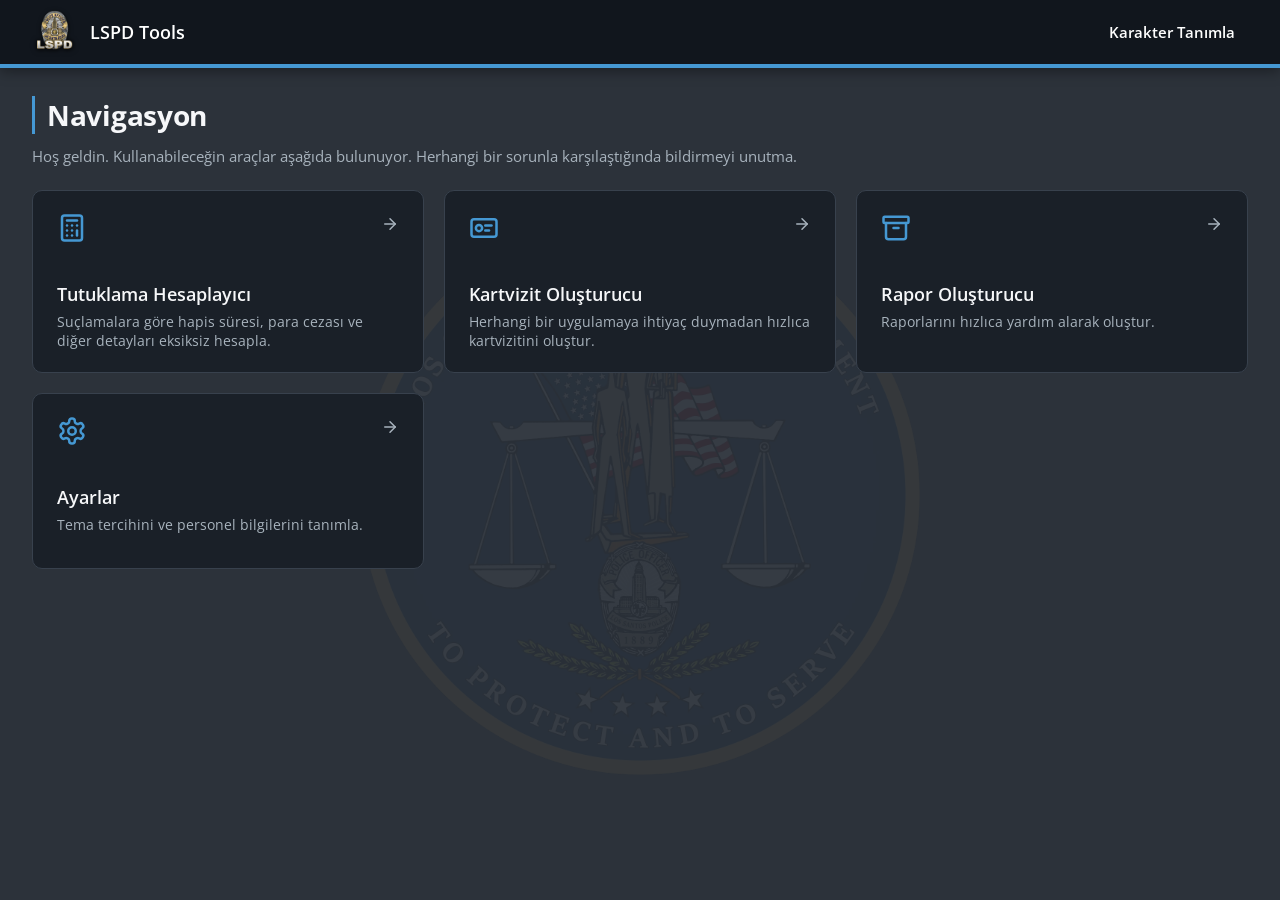
==== commit 5be61f30: "Arka plan filigranını yeni LSPD mührüyle geri getir, PIN modalı için stil ekle MDCPanel'deki şeffaf " ====
--- a/index.html
+++ b/index.html
@@ -24,7 +24,7 @@
     </div>
   </header>
 
-  <img class="watermark" src="img/lspd.webp" alt="" aria-hidden="true">
+  <img class="watermark" src="img/lspd-seal.webp" alt="" aria-hidden="true">
 
   <main>
     <h1 class="page-title">Navigasyon</h1>
--- a/assets/theme.css
+++ b/assets/theme.css
@@ -36,8 +36,6 @@
 }
 
 *, *::before, *::after { box-sizing: border-box; }
-/* Always reserve the scrollbar space so the header sits in the same place on every page. */
-html { scrollbar-gutter: stable; }
 body {
   margin: 0;
   min-height: calc(100vh / var(--page-zoom, 1));
@@ -56,7 +54,7 @@
   padding-top: env(safe-area-inset-top, 0px);
 }
 .app-header-inner {
-  max-width: 1400px; margin: 0 auto; height: 64px;
+  height: 64px;
   display: flex; align-items: center; justify-content: space-between; gap: 12px; padding: 0 32px;
 }
 .app-header .brand { display: flex; align-items: center; gap: 12px; color: #fff; text-decoration: none; }
@@ -78,14 +76,26 @@
   border-left: 3px solid var(--primary);
   font-size: 1.75rem; font-weight: 700; letter-spacing: -.01em;
 }
+.page-title + .tools { margin-top: 24px; }
 .intro { margin: -4px 0 24px; font-size: .95rem; color: var(--muted-foreground); }
 
-/* Faint badge watermark behind the page */
+/* Faint seal watermark behind the page */
 .watermark {
   position: fixed; left: 50%; top: 55%; z-index: 0;
   width: min(560px, 80vw); transform: translate(-50%, -50%);
   opacity: var(--watermark-opacity); pointer-events: none; user-select: none;
 }
+
+/* Simple centered PIN dialog for protected report cards */
+.modal-overlay {
+  position: fixed; inset: 0; z-index: 50;
+  display: flex; align-items: center; justify-content: center;
+  background: rgba(0, 0, 0, .6); padding: 20px;
+}
+.modal-overlay[hidden] { display: none; }
+.modal-box { width: 100%; max-width: 360px; margin: 0; }
+.modal-actions { display: flex; justify-content: flex-end; gap: 12px; margin-top: 16px; }
+.modal-error { margin: 10px 0 0; font-size: .8125rem; color: hsl(0 75% 65%); min-height: 1.2em; }
 
 /* Tool tiles (dashboard) */
 .tools {
@@ -96,6 +106,7 @@
 .tools.cols-3 { grid-template-columns: repeat(3, minmax(0, 1fr)); }
 @media (max-width: 1100px) { .tools.cols-3 { grid-template-columns: repeat(2, minmax(0, 1fr)); } }
 .section-title { margin: 32px 0 16px; font-size: 1.375rem; font-weight: 700; }
+.section-divider { margin: 32px 0 0; border: none; border-top: 1px solid var(--border); }
 .tool-icon[style*="--icon"] { color: var(--icon); }
 .tool {
   position: relative;
